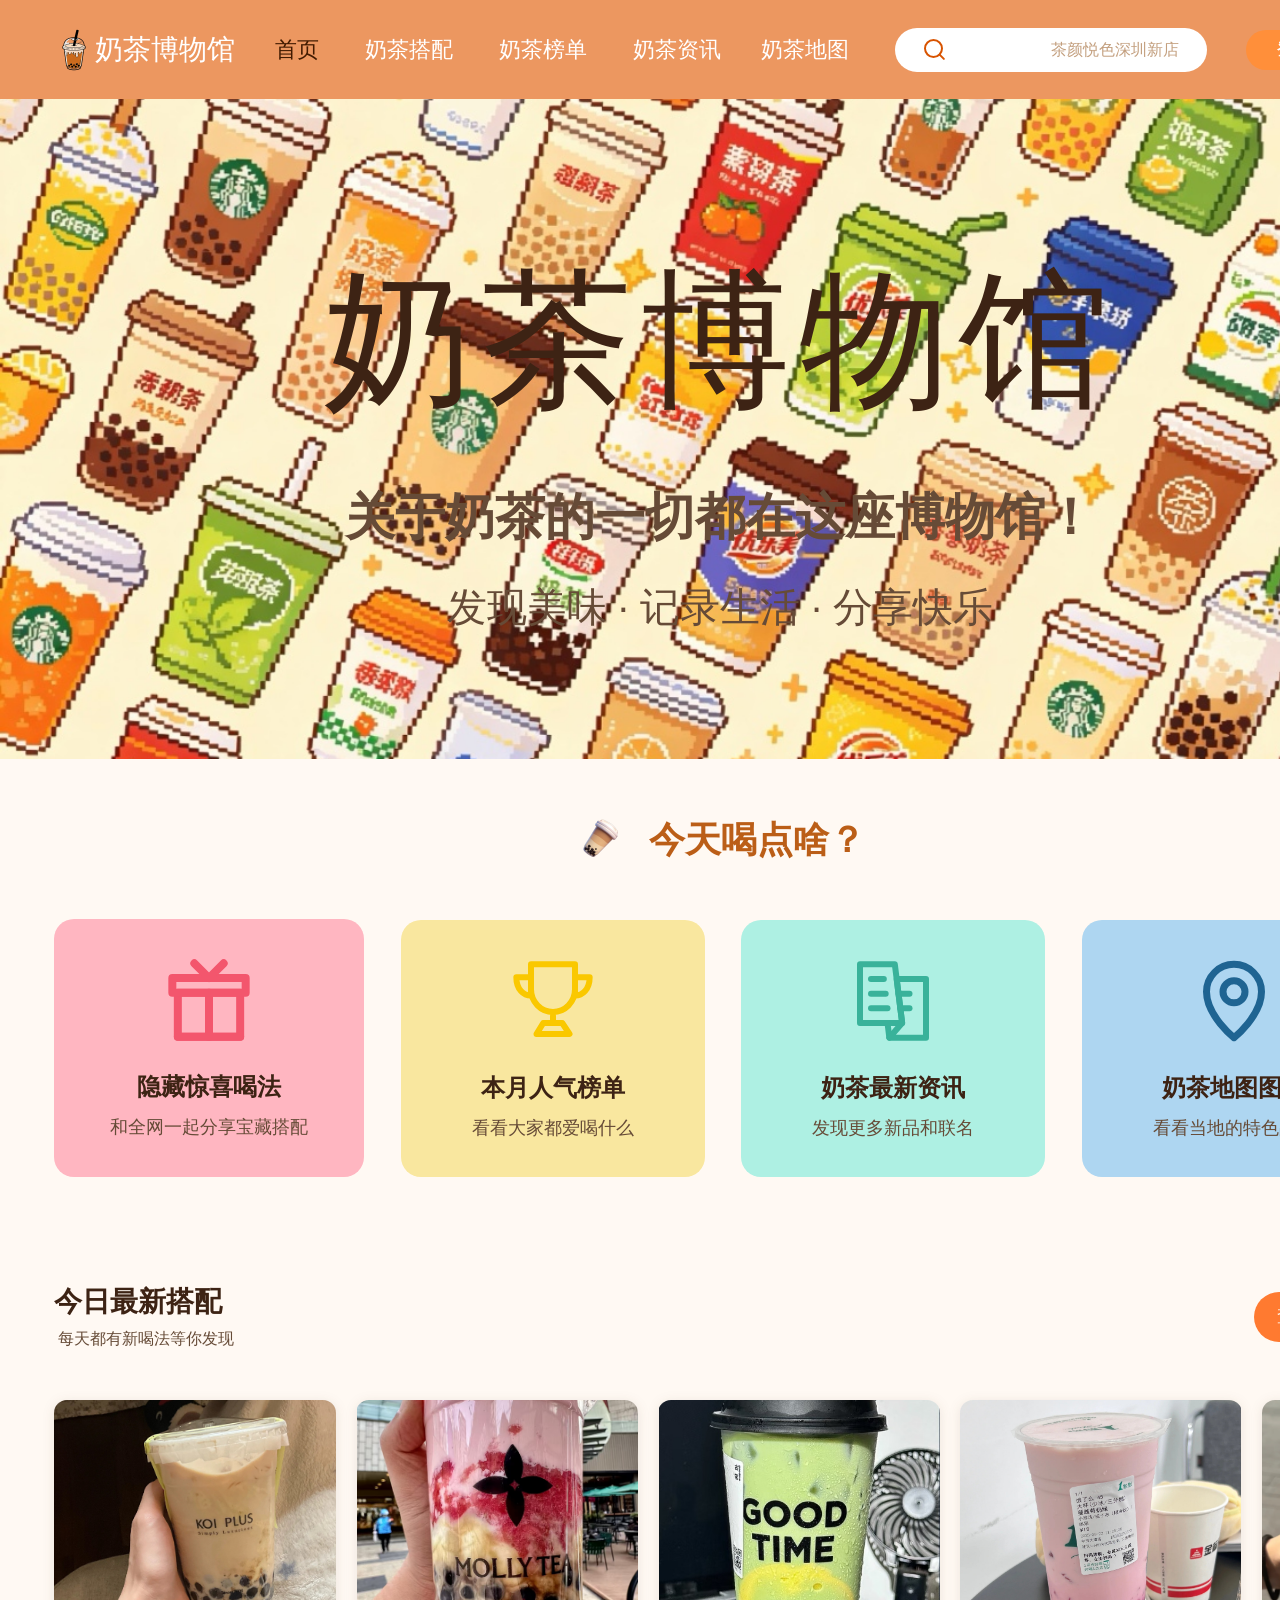
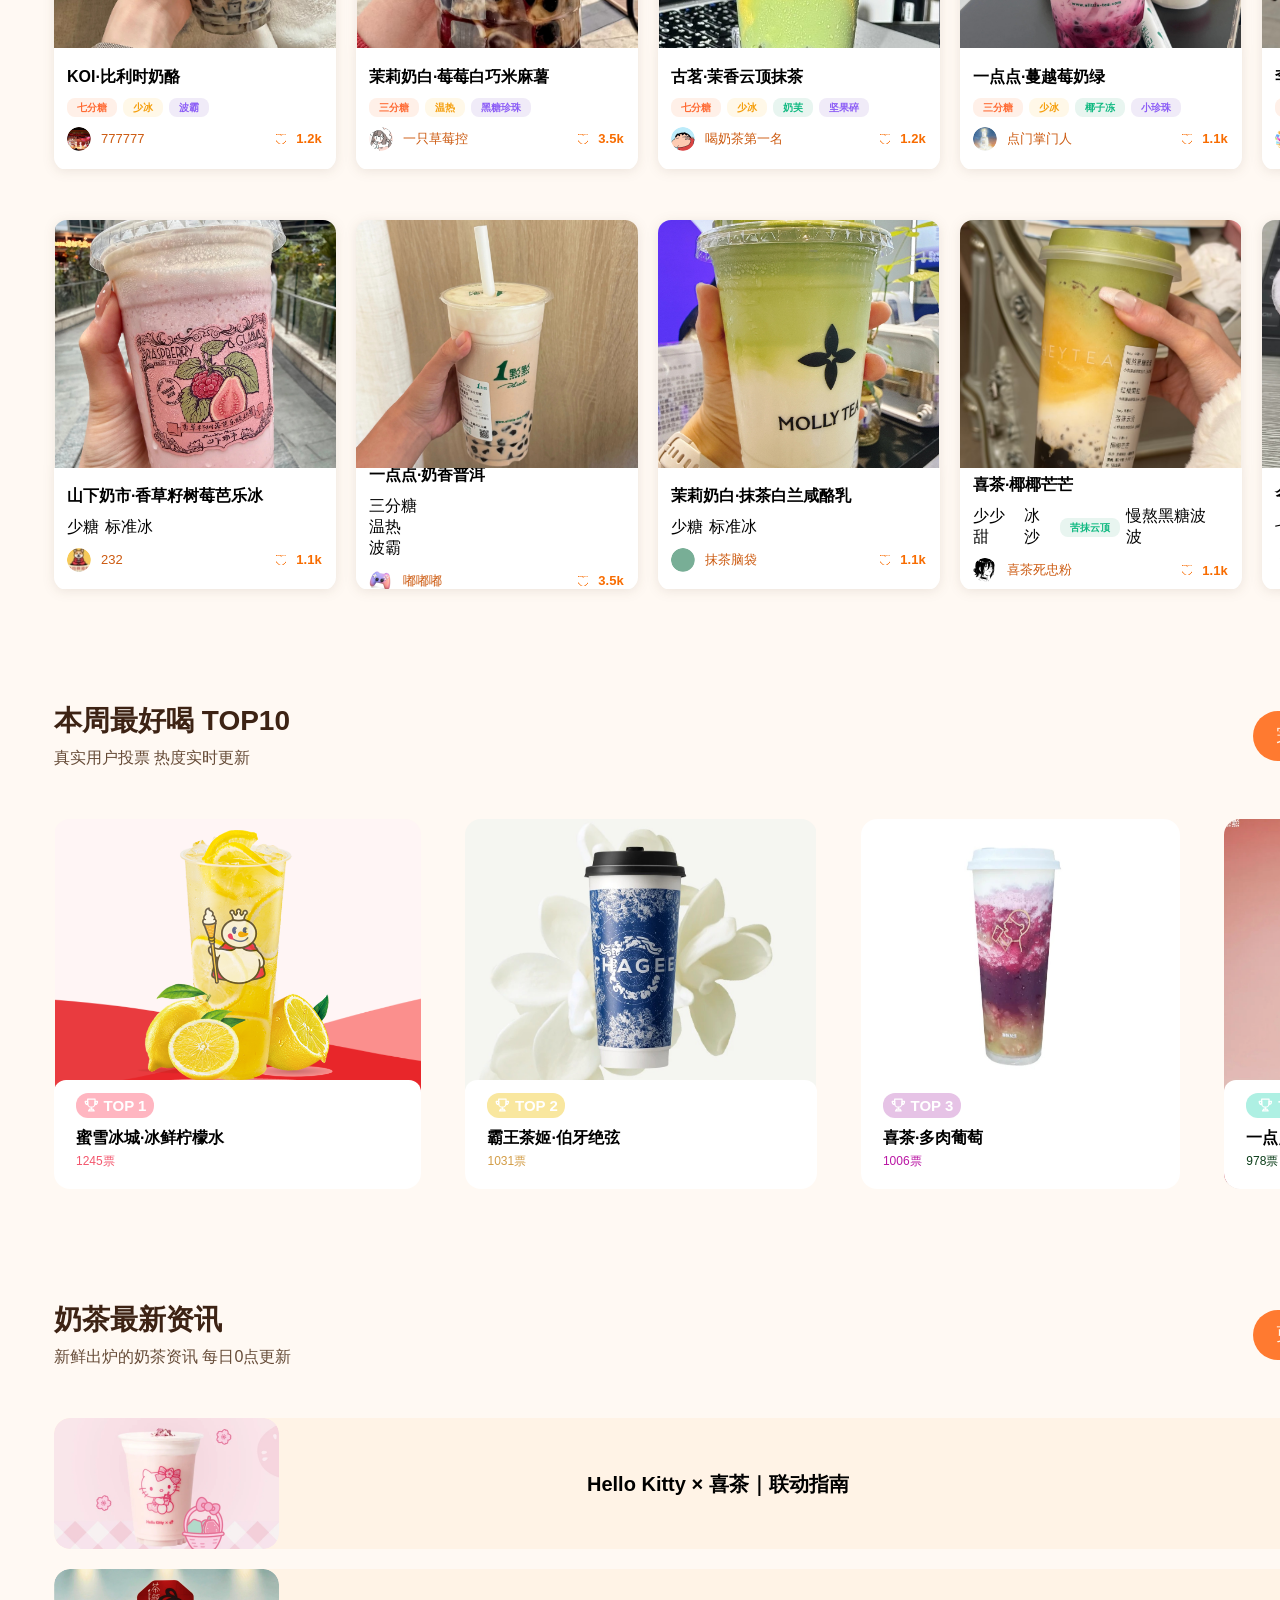
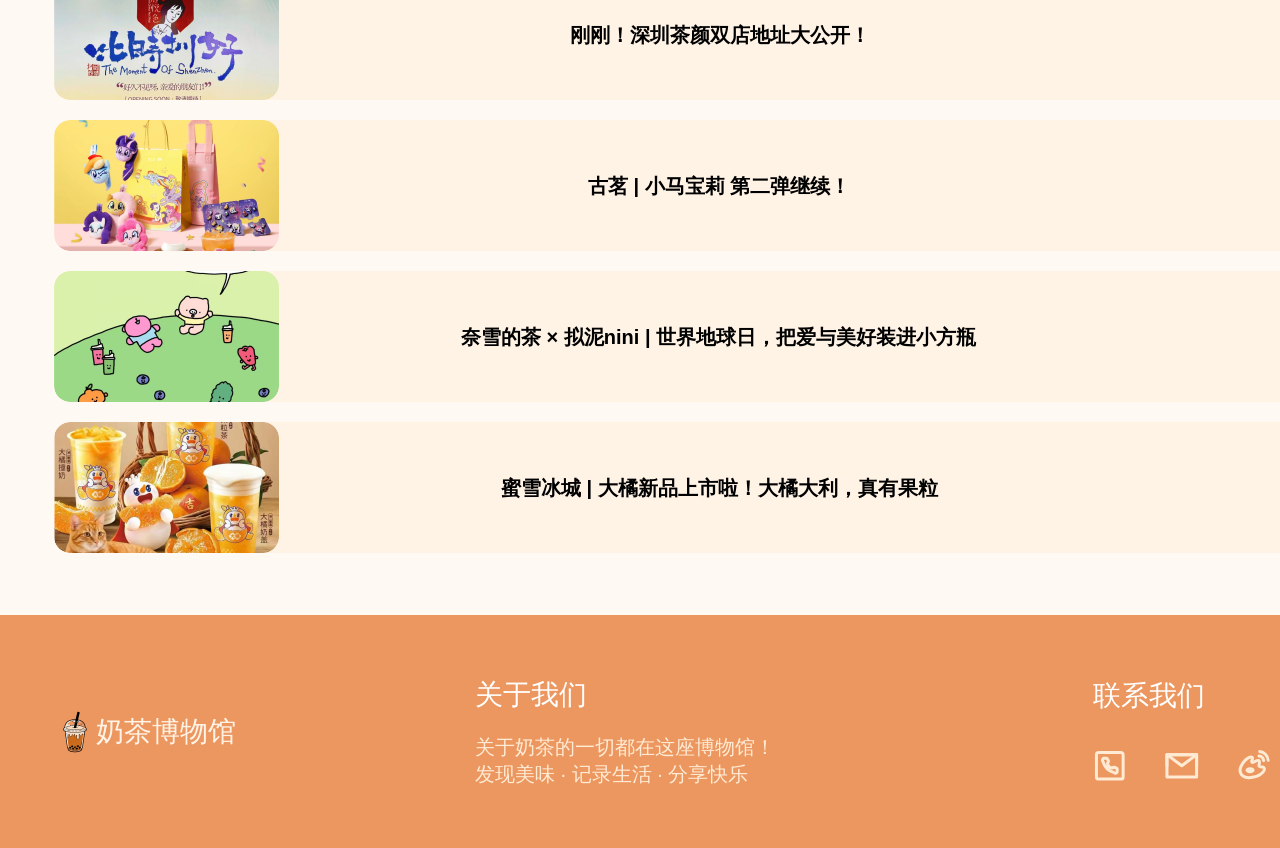
==== project/index.html @ bbdb4c74 "Initial commit" ====
<!doctype html>
<html lang="zh-CN">
  <head>
    <meta charset="UTF-8" />
    <meta name="viewport" content="width=device-width, initial-scale=1.0" />
    <title>奶茶博物馆 - 首页</title>
    <link rel="stylesheet" href="./static/css/common.css" />
    <link rel="stylesheet" href="./static/css/home.css" />
  </head>
  <body>
    <div class="frame18 page-root">
      <div class="frame9">
        <div class="frame1">
          <div class="frame3">
            <img
              src="./static/images/mou9e3rr-ir30nso.png"
              class="frame"
              alt="奶茶博物馆"
            />
            <p class="text">奶茶博物馆</p>
          </div>
          <div class="frame5">
            <a class="text2" href="./index.html">首页&nbsp;</a>
            <a class="text3" href="./pairing.html">奶茶搭配&nbsp;</a>
            <a class="text3" href="./ranking.html">奶茶榜单&nbsp;</a>
            <a class="text3" href="./news.html">奶茶资讯</a>
            <a class="text3" href="./map.html">奶茶地图&nbsp;</a>
          </div>
          <div class="frame4">
            <img
              src="./static/images/mou9e3r0-au2v2zb.svg"
              class="frame2"
              alt=""
            />
            <p class="text4">茶颜悦色深圳新店</p>
          </div>
          <div class="frame39">
            <p class="text5">登录 / 注册</p>
          </div>
        </div>
        <p class="text6">奶茶博物馆</p>
        <p class="text9">
          <span class="text7">
            关于奶茶的一切都在这座博物馆！
            <br />
          </span>
          <span class="text8">发现美味 · 记录生活 · 分享快乐</span>
        </p>
      </div>

      <div class="frame22">
        <div class="frame23">
          <img
            src="./static/images/mou9e3rs-g0ehoax.png"
            class="frame6"
            alt=""
          />
          <p class="text10">今天喝点啥？</p>
        </div>
        <div class="frame21">
          <a class="frame19" href="./pairing.html" style="text-decoration:none;">
            <img
              src="./static/images/mou9e3r0-ro0wm87.svg"
              class="frame7"
              alt=""
            />
            <div class="frame14">
              <p class="text11">隐藏惊喜喝法</p>
              <p class="text12">和全网一起分享宝藏搭配</p>
            </div>
          </a>
          <a class="frame192" href="./ranking.html" style="text-decoration:none;">
            <img
              src="./static/images/mou9e3r0-katkjew.svg"
              class="frame7"
              alt=""
            />
            <div class="frame142">
              <p class="text11">本月人气榜单</p>
              <p class="text13">看看大家都爱喝什么</p>
            </div>
          </a>
          <a class="frame193" href="./news.html" style="text-decoration:none;">
            <img
              src="./static/images/mou9e3r1-4eaf8d6.svg"
              class="frame7"
              alt=""
            />
            <div class="frame142">
              <p class="text11">奶茶最新资讯</p>
              <p class="text13">发现更多新品和联名</p>
            </div>
          </a>
          <a class="frame194" href="./map.html">
            <img
              src="./static/images/mou9e3r1-6fqzxvb.svg"
              class="frame7"
              alt=""
            />
            <div class="frame142">
              <p class="text11">奶茶地图图鉴</p>
              <p class="text13">看看当地的特色品牌</p>
            </div>
          </a>
        </div>
      </div>

      <div class="frame422">
        <div class="frame41">
          <div class="frame36">
            <p class="text14">今日最新搭配</p>
            <p class="text15">&nbsp;每天都有新喝法等你发现</p>
          </div>
          <a class="frame40" href="./pairing.html" style="text-decoration:none;">
            <p class="text16">查看全部</p>
            <img src="./static/images/mou9e3r1-7eg7drt.svg" class="frame8" alt="" />
          </a>
        </div>

        <div class="frame38">
          <div class="frame24">
            <div class="frame26">
              <div class="frame31">
                <p class="text17">KOI·比利时奶酪</p>
                <div class="frame302">
                  <div class="frame27"><p class="text18">七分糖</p></div>
                  <div class="frame30"><p class="text19">少冰</p></div>
                  <div class="frame28"><p class="text20">波霸</p></div>
                </div>
              </div>
              <div class="frame35">
                <div class="frame34">
                  <img
                    src="./static/images/mou9e3rs-j0if8y2.png"
                    class="frame32"
                    alt=""
                  />
                  <p class="text21">777777</p>
                </div>
                <div class="frame33">
                  <img
                    src="./static/images/mou9e3r1-gbikfig.svg"
                    class="frame10"
                    alt=""
                  />
                  <p class="a12K">1.2k</p>
                </div>
              </div>
            </div>
          </div>

          <div class="frame37">
            <div class="frame262">
              <div class="frame312">
                <p class="text17">茉莉奶白·莓莓白巧米麻薯</p>
                <div class="frame302">
                  <div class="frame27"><p class="text18">三分糖</p></div>
                  <div class="frame30"><p class="text19">温热</p></div>
                  <div class="frame28"><p class="text20">黑糖珍珠</p></div>
                </div>
              </div>
              <div class="frame35">
                <div class="frame34">
                  <img
                    src="./static/images/mou9e3rs-53yutl6.png"
                    class="frame32"
                    alt=""
                  />
                  <p class="text21">一只草莓控</p>
                </div>
                <div class="frame33">
                  <img
                    src="./static/images/mou9e3r1-gbikfig.svg"
                    class="frame10"
                    alt=""
                  />
                  <p class="a12K">3.5k</p>
                </div>
              </div>
            </div>
          </div>

          <div class="frame242">
            <div class="frame263">
              <div class="frame313">
                <p class="text17">古茗·茉香云顶抹茶</p>
                <div class="frame303">
                  <div class="frame27"><p class="text18">七分糖</p></div>
                  <div class="frame30"><p class="text19">少冰</p></div>
                  <div class="frame29"><p class="text22">奶芙</p></div>
                  <div class="frame28"><p class="text20">坚果碎</p></div>
                </div>
              </div>
              <div class="frame35">
                <div class="frame34">
                  <img
                    src="./static/images/mou9e3rs-j7ljwqj.png"
                    class="frame32"
                    alt=""
                  />
                  <p class="text21">喝奶茶第一名</p>
                </div>
                <div class="frame33">
                  <img
                    src="./static/images/mou9e3r1-gbikfig.svg"
                    class="frame10"
                    alt=""
                  />
                  <p class="a12K">1.2k</p>
                </div>
              </div>
            </div>
          </div>

          <div class="frame25">
            <div class="frame264">
              <div class="frame314">
                <p class="text17">一点点·蔓越莓奶绿</p>
                <div class="frame303">
                  <div class="frame27"><p class="text18">三分糖</p></div>
                  <div class="frame30"><p class="text19">少冰</p></div>
                  <div class="frame29"><p class="text22">椰子冻</p></div>
                  <div class="frame28"><p class="text20">小珍珠</p></div>
                </div>
              </div>
              <div class="frame35">
                <div class="frame34">
                  <img
                    src="./static/images/mou9e3rs-10gggo0.png"
                    class="frame32"
                    alt=""
                  />
                  <p class="text21">点门掌门人</p>
                </div>
                <div class="frame33">
                  <img
                    src="./static/images/mou9e3r1-gbikfig.svg"
                    class="frame10"
                    alt=""
                  />
                  <p class="a12K">1.1k</p>
                </div>
              </div>
            </div>
          </div>

          <div class="frame392">
            <div class="frame265">
              <div class="frame315">
                <p class="text17">李山山茶事·陌上青提</p>
                <div class="frame304">
                  <div class="frame27"><p class="text18">少糖</p></div>
                  <div class="frame30"><p class="text19">标准冰</p></div>
                </div>
              </div>
              <div class="frame35">
                <div class="frame34">
                  <img
                    src="./static/images/mou9e3rs-e55w3os.png"
                    class="frame32"
                    alt=""
                  />
                  <p class="text21">aurora</p>
                </div>
                <div class="frame33">
                  <img
                    src="./static/images/mou9e3r1-gbikfig.svg"
                    class="frame10"
                    alt=""
                  />
                  <p class="a12K">1.1k</p>
                </div>
              </div>
            </div>
          </div>
        </div>

        <div class="frame42">
          <div class="frame382">
            <div class="frame266">
              <div class="frame316">
                <p class="text17">山下奶市·香草籽树莓芭乐冰</p>
                <div class="frame304">
                  <div class="frame27"><p class="text18">少糖</p></div>
                  <div class="frame30"><p class="text19">标准冰</p></div>
                </div>
              </div>
              <div class="frame35">
                <div class="frame34">
                  <img
                    src="./static/images/mou9e3rs-vuv4kdr.png"
                    class="frame32"
                    alt=""
                  />
                  <p class="text21">232</p>
                </div>
                <div class="frame33">
                  <img
                    src="./static/images/mou9e3r1-j61w7o8.svg"
                    class="frame10"
                    alt=""
                  />
                  <p class="a12K">1.1k</p>
                </div>
              </div>
            </div>
          </div>

          <div class="frame372">
            <div class="frame26">
              <div class="frame31">
                <p class="text17">一点点·奶香普洱</p>
                <div class="frame302">
                  <div class="frame27"><p class="text18">三分糖</p></div>
                  <div class="frame30"><p class="text19">温热</p></div>
                  <div class="frame28"><p class="text20">波霸</p></div>
                </div>
              </div>
              <div class="frame35">
                <div class="frame34">
                  <img
                    src="./static/images/mou9e3rs-14oj6wk.png"
                    class="frame32"
                    alt=""
                  />
                  <p class="text21">嘟嘟嘟</p>
                </div>
                <div class="frame33">
                  <img
                    src="./static/images/mou9e3r1-j61w7o8.svg"
                    class="frame10"
                    alt=""
                  />
                  <p class="a12K">3.5k</p>
                </div>
              </div>
            </div>
          </div>

          <div class="frame383">
            <div class="frame267">
              <div class="frame317">
                <p class="text17">茉莉奶白·抹茶白兰咸酪乳</p>
                <div class="frame304">
                  <div class="frame27"><p class="text18">少糖</p></div>
                  <div class="frame30"><p class="text19">标准冰</p></div>
                </div>
              </div>
              <div class="frame35">
                <div class="frame34">
                  <img
                    src="./static/images/mou9e3rs-wnor2rv.png"
                    class="frame32"
                    alt=""
                  />
                  <p class="text21">抹茶脑袋</p>
                </div>
                <div class="frame33">
                  <img
                    src="./static/images/mou9e3r1-j61w7o8.svg"
                    class="frame10"
                    alt=""
                  />
                  <p class="a12K">1.1k</p>
                </div>
              </div>
            </div>
          </div>

          <div class="frame252">
            <div class="frame268">
              <div class="frame318">
                <p class="text17">喜茶·椰椰芒芒</p>
                <div class="frame303">
                  <div class="frame27"><p class="text18">少少甜</p></div>
                  <div class="frame30"><p class="text19">冰沙</p></div>
                  <div class="frame29"><p class="text22">苦抹云顶</p></div>
                  <div class="frame28"><p class="text20">慢熬黑糖波波</p></div>
                </div>
              </div>
              <div class="frame35">
                <div class="frame34">
                  <img
                    src="./static/images/mou9e3rs-8os0phf.png"
                    class="frame32"
                    alt=""
                  />
                  <p class="text21">喜茶死忠粉</p>
                </div>
                <div class="frame33">
                  <img
                    src="./static/images/mou9e3r1-j61w7o8.svg"
                    class="frame10"
                    alt=""
                  />
                  <p class="a12K">1.1k</p>
                </div>
              </div>
            </div>
          </div>

          <div class="frame393">
            <div class="frame263">
              <div class="frame313">
                <p class="text17">爷爷不泡茶·兰香青柠</p>
                <div class="frame303">
                  <div class="frame27"><p class="text18">七分糖</p></div>
                  <div class="frame30"><p class="text19">少冰</p></div>
                  <div class="frame29"><p class="text22">奶芙</p></div>
                  <div class="frame28"><p class="text20">坚果碎</p></div>
                </div>
              </div>
              <div class="frame35">
                <div class="frame34">
                  <img
                    src="./static/images/mou9e3rs-yxvwycn.png"
                    class="frame32"
                    alt=""
                  />
                  <p class="text21">奶茶大王</p>
                </div>
                <div class="frame33">
                  <img
                    src="./static/images/mou9e3r1-j61w7o8.svg"
                    class="frame10"
                    alt=""
                  />
                  <p class="a12K">1.2k</p>
                </div>
              </div>
            </div>
          </div>
        </div>
      </div>

      <div class="frame423">
        <div class="frame412">
          <div class="frame362">
            <p class="text23">本周最好喝 TOP10</p>
            <p class="text15">真实用户投票 热度实时更新</p>
          </div>
          <a class="frame40" href="./ranking.html" style="text-decoration:none;">
            <p class="text16">完整榜单</p>
            <img src="./static/images/mou9e3r1-7eg7drt.svg" class="frame8" alt="" />
          </a>
        </div>
        <div class="frame384">
          <div class="frame44">
            <div class="frame49">
              <div class="frame272">
                <img
                  src="./static/images/mou9e3r1-j2gttry.svg"
                  class="frame11"
                  alt=""
                />
                <p class="tOp1">TOP 1</p>
              </div>
              <div class="frame48">
                <p class="text24">蜜雪冰城·冰鲜柠檬水</p>
                <p class="text25">1245票</p>
              </div>
            </div>
          </div>

          <div class="frame45">
            <div class="frame492">
              <div class="frame273">
                <img
                  src="./static/images/mou9e3r1-azsvn2r.svg"
                  class="frame11"
                  alt=""
                />
                <p class="tOp1">TOP 2</p>
              </div>
              <div class="frame482">
                <p class="text24">霸王茶姬·伯牙绝弦</p>
                <p class="text26">1031票</p>
              </div>
            </div>
          </div>

          <div class="frame46">
            <div class="frame493">
              <div class="frame274">
                <img
                  src="./static/images/mou9e3r1-84nvycv.svg"
                  class="frame11"
                  alt=""
                />
                <p class="tOp1">TOP 3</p>
              </div>
              <div class="frame483">
                <p class="text24">喜茶·多肉葡萄</p>
                <p class="text27">1006票</p>
              </div>
            </div>
          </div>

          <div class="frame47">
            <div class="frame494">
              <div class="frame275">
                <img
                  src="./static/images/mou9e3r1-2zrfhy1.svg"
                  class="frame11"
                  alt=""
                />
                <p class="tOp1">TOP 4</p>
              </div>
              <div class="frame484">
                <p class="text24">一点点·山楂奶绿</p>
                <p class="text28">978票</p>
              </div>
            </div>
          </div>
        </div>
      </div>

      <div class="frame542">
        <div class="frame412">
          <div class="frame362">
            <p class="text23">奶茶最新资讯</p>
            <p class="text15">新鲜出炉的奶茶资讯 每日0点更新</p>
          </div>
          <a class="frame40" href="./news.html" style="text-decoration:none;">
            <p class="text16">更多资讯</p>
            <img src="./static/images/mou9e3r1-7eg7drt.svg" class="frame8" alt="" />
          </a>
        </div>

        <div class="frame532">
          <div class="frame50">
            <img
              src="./static/images/mou9e3rs-kcqn2ub.png"
              class="frame51"
              alt=""
            />
            <p class="text29">Hello Kitty × 喜茶｜联动指南</p>
            <img src="./static/images/mou9e3r1-zphrvsw.svg" class="frame12" alt="" />
          </div>

          <div class="frame512">
            <img
              src="./static/images/mou9e3rs-ebkd7zm.png"
              class="frame51"
              alt=""
            />
            <p class="text30">刚刚！深圳茶颜双店地址大公开！</p>
            <img src="./static/images/mou9e3r1-zphrvsw.svg" class="frame13" alt="" />
          </div>

          <div class="frame52">
            <img
              src="./static/images/mou9e3rs-cd2xo8x.png"
              class="frame51"
              alt=""
            />
            <p class="text31">古茗 | 小马宝莉 第二弹继续！</p>
            <img src="./static/images/mou9e3r1-zphrvsw.svg" class="frame12" alt="" />
          </div>

          <div class="frame53">
            <img
              src="./static/images/mou9e3rs-z16xou0.png"
              class="frame51"
              alt=""
            />
            <p class="text32">
              奈雪的茶 × 拟泥nini | 世界地球日，把爱与美好装进小方瓶
            </p>
            <img src="./static/images/mou9e3r1-zphrvsw.svg" class="frame15" alt="" />
          </div>

          <div class="frame54">
            <img
              src="./static/images/mou9e3rs-nuld6hs.png"
              class="frame51"
              alt=""
            />
            <p class="text33">
              蜜雪冰城 | 大橘新品上市啦！大橘大利，真有果粒
            </p>
            <img src="./static/images/mou9e3r1-zphrvsw.svg" class="frame16" alt="" />
          </div>
        </div>
      </div>

      <div class="frame442">
        <div class="frame310">
          <img
            src="./static/images/mou9e3rr-ir30nso.png"
            class="frame"
            alt="奶茶博物馆"
          />
          <p class="text34">奶茶博物馆</p>
        </div>
        <div class="frame57">
          <p class="text35">关于我们</p>
          <p class="text36">
            关于奶茶的一切都在这座博物馆！
            <br />
            发现美味 · 记录生活 · 分享快乐
          </p>
        </div>
        <div class="frame58">
          <p class="text35">联系我们</p>
          <div class="frame56">
            <img src="./static/images/mou9e3r1-2b4t9te.svg" class="frame17" alt="" />
            <img src="./static/images/mou9e3r1-4vmdcwg.svg" class="frame17" alt="" />
            <img src="./static/images/mou9e3r1-7z5ee9b.svg" class="frame17" alt="" />
            <img src="./static/images/mou9e3r1-d21x72i.svg" class="frame17" alt="" />
          </div>
        </div>
      </div>
    </div>
  </body>
</html>
---- project/static/css/common.css ----
* {
  box-sizing: border-box;
}

html,
body {
  height: 100%;
}

body {
  margin: 0;
  font-family: "PingFang SC", "Hiragino Sans GB", "Microsoft YaHei", SimHei, Arial,
    Helvetica, sans-serif;
  background: #ffffff;
}

img {
  display: block;
}

p {
  margin: 0;
}

a {
  color: inherit;
  text-decoration: none;
}

.page-root {
  margin: 0 auto;
}
---- project/static/css/home.css ----
.frame18 {
  display: flex;
  flex-direction: column;
  align-items: flex-start;
  background: #fff9f5;
  width: 1440px;
  height: 4048px;
  overflow: hidden;
}

.frame18.page-root {
  margin: 0 auto;
}

.frame18 .frame {
  flex-shrink: 0;
  width: 40px;
  height: 48px;
}

.frame18 .text15 {
  flex-shrink: 0;
  align-self: stretch;
  letter-spacing: 0;
  color: #664b37;
  font-family: "PingFang SC", "Hiragino Sans GB", "Microsoft YaHei", SimHei, Arial,
    Helvetica, sans-serif;
  font-size: 16px;
}

.frame18 .frame40 {
  display: flex;
  flex-shrink: 0;
  align-items: center;
  justify-content: center;
  column-gap: 4px;
  border-radius: 999px;
  background: #ff7a30;
  padding: 8px 8px 8px 16px;
  width: 133px;
  height: 50px;
  overflow: hidden;
}

.frame18 .frame40 .text16 {
  flex-shrink: 0;
  line-height: 25px;
  letter-spacing: 0;
  color: #fff3e6;
  font-family: "PingFang SC", "Hiragino Sans GB", "Microsoft YaHei", SimHei, Arial,
    Helvetica, sans-serif;
  font-size: 18px;
}

.frame18 .frame40 .frame8 {
  flex-shrink: 0;
  width: 20px;
  height: 20px;
}

.frame18 .frame412 {
  display: flex;
  flex-shrink: 0;
  align-items: center;
  align-self: stretch;
  justify-content: space-between;
}

.frame18 .frame412 .frame362 {
  display: inline-flex;
  flex-direction: column;
  flex-shrink: 0;
  align-items: flex-start;
  row-gap: 8px;
}

.frame18 .frame412 .frame362 .text23 {
  flex-shrink: 0;
  width: 301px;
  letter-spacing: 0;
  color: #3d2314;
  font-family: "Alimama FangYuanTi VF", "PingFang SC", "Hiragino Sans GB",
    "Microsoft YaHei", SimHei, Arial, Helvetica, sans-serif;
  font-size: 28px;
  font-weight: 600;
}

.frame18 .frame9 {
  display: flex;
  flex-direction: column;
  flex-shrink: 0;
  align-items: center;
  align-self: stretch;
  padding-bottom: 112px;
  overflow: hidden;
  background-image: url(../images/mou9e3rr-vome44b.png);
  background-position: center;
  background-size: cover;
  background-repeat: no-repeat;
}

.frame18 .frame9 .frame1 {
  display: flex;
  align-items: center;
  align-self: stretch;
  justify-content: space-between;
  background: #ec9760;
  padding: 15px 54px;
  min-width: 1440px;
  height: 99px;
  overflow: hidden;
}

.frame18 .frame9 .frame1 .frame3 {
  display: inline-flex;
  flex-shrink: 0;
  align-items: center;
  column-gap: 1px;
}

.frame18 .frame9 .frame1 .frame3 .text {
  flex-shrink: 0;
  line-height: 34px;
  letter-spacing: 0;
  color: #ffffff;
  font-family: "Alimama FangYuanTi VF", "PingFang SC", "Hiragino Sans GB",
    "Microsoft YaHei", SimHei, Arial, Helvetica, sans-serif;
  font-size: 28px;
}

.frame18 .frame9 .frame1 .frame5 {
  display: inline-flex;
  flex-shrink: 0;
  align-items: center;
  column-gap: 40px;
}

.frame18 .frame9 .frame1 .frame5 .text2 {
  flex-shrink: 0;
  line-height: 31px;
  letter-spacing: 0;
  color: #421b01;
  font-family: "PingFang SC", "Hiragino Sans GB", "Microsoft YaHei", SimHei, Arial,
    Helvetica, sans-serif;
  font-size: 22px;
}

.frame18 .frame9 .frame1 .frame5 .text3 {
  flex-shrink: 0;
  line-height: 31px;
  letter-spacing: 0;
  color: #ffffff;
  font-family: "PingFang SC", "Hiragino Sans GB", "Microsoft YaHei", SimHei, Arial,
    Helvetica, sans-serif;
  font-size: 22px;
}

.frame18 .frame9 .frame1 .frame4 {
  display: flex;
  flex-shrink: 0;
  align-items: center;
  justify-content: space-between;
  border-radius: 999px;
  background: #ffffff;
  padding: 10px 28px;
  width: 312px;
  min-width: 312px;
  overflow: hidden;
}

.frame18 .frame9 .frame1 .frame4 .frame2 {
  flex-shrink: 0;
  width: 24px;
  height: 24px;
}

.frame18 .frame9 .frame1 .frame4 .text4 {
  flex-shrink: 0;
  line-height: 22px;
  letter-spacing: 0;
  color: #c39f7e;
  font-family: "PingFang SC", "Hiragino Sans GB", "Microsoft YaHei", SimHei, Arial,
    Helvetica, sans-serif;
  font-size: 16px;
}

.frame18 .frame9 .frame1 .frame39 {
  display: flex;
  flex-shrink: 0;
  align-items: center;
  justify-content: center;
  column-gap: 24px;
  border-radius: 999px;
  background: #ff8f3a;
  padding-top: 9px;
  padding-bottom: 9px;
  width: 140px;
}

.frame18 .frame9 .frame1 .frame39 .text5 {
  flex-shrink: 0;
  line-height: 22px;
  letter-spacing: 0;
  color: #ffffff;
  font-family: "PingFang SC", "Hiragino Sans GB", "Microsoft YaHei", SimHei, Arial,
    Helvetica, sans-serif;
  font-size: 16px;
  font-weight: 600;
}

.frame18 .frame9 .text6 {
  margin: 133px 0 0;
  line-height: 217px;
  letter-spacing: 9px;
  color: #3d2314;
  font-family: "LogoSC Unbounded Sans", "PingFang SC", "Hiragino Sans GB",
    "Microsoft YaHei", SimHei, Arial, Helvetica, sans-serif;
  font-size: 150px;
}

.frame18 .frame9 .text9 {
  margin: 18px 0 0;
  width: 768px;
  text-align: center;
  line-height: 0;
  letter-spacing: 0;
  color: #664b37;
  font-size: 0;
}

.frame18 .frame9 .text9 .text7 {
  line-height: 100px;
  letter-spacing: 0;
  color: #664b37;
  font-family: "Alimama FangYuanTi VF", "PingFang SC", "Hiragino Sans GB",
    "Microsoft YaHei", SimHei, Arial, Helvetica, sans-serif;
  font-size: 50px;
  font-weight: 600;
}

.frame18 .frame9 .text9 .text8 {
  line-height: 80px;
  letter-spacing: 0;
  color: #664b37;
  font-family: "Alimama FangYuanTi VF", "PingFang SC", "Hiragino Sans GB",
    "Microsoft YaHei", SimHei, Arial, Helvetica, sans-serif;
  font-size: 40px;
  font-weight: 500;
}

.frame18 .frame22 {
  display: flex;
  flex-direction: column;
  flex-shrink: 0;
  align-items: flex-start;
  align-self: stretch;
  background: #fff9f3;
  padding: 50px 54px;
  row-gap: 50px;
}

.frame18 .frame22 .frame23 {
  display: flex;
  flex-shrink: 0;
  align-items: center;
  align-self: stretch;
  justify-content: center;
  column-gap: 30px;
  border-radius: 10px;
  height: 60px;
}

.frame18 .frame22 .frame23 .frame6 {
  flex-shrink: 0;
  width: 43px;
  height: 40px;
}

.frame18 .frame22 .frame23 .text10 {
  flex-shrink: 0;
  line-height: 43px;
  letter-spacing: 0;
  color: #bb5e17;
  font-family: "Alimama FangYuanTi VF", "PingFang SC", "Hiragino Sans GB",
    "Microsoft YaHei", SimHei, Arial, Helvetica, sans-serif;
  font-size: 36px;
  font-weight: 600;
}

.frame18 .frame22 .frame21 {
  display: flex;
  flex-shrink: 0;
  align-items: center;
  align-self: stretch;
  justify-content: space-between;
}

.frame18 .frame22 .frame21 .frame7 {
  flex-shrink: 0;
  width: 88px;
  height: 88px;
}

.frame18 .frame22 .frame21 .text11 {
  flex-shrink: 0;
  align-self: stretch;
  text-align: center;
  letter-spacing: 0;
  color: #3d2314;
  font-family: "Alimama FangYuanTi VF", "PingFang SC", "Hiragino Sans GB",
    "Microsoft YaHei", SimHei, Arial, Helvetica, sans-serif;
  font-size: 24px;
  font-weight: 600;
}

.frame18 .frame22 .frame21 .frame142 {
  display: flex;
  flex-direction: column;
  flex-shrink: 0;
  align-items: center;
  align-self: stretch;
  row-gap: 12px;
}

.frame18 .frame22 .frame21 .frame142 .text13 {
  flex-shrink: 0;
  align-self: stretch;
  text-align: center;
  letter-spacing: 0;
  color: #664b37;
  font-family: "PingFang SC", "Hiragino Sans GB", "Microsoft YaHei", SimHei, Arial,
    Helvetica, sans-serif;
  font-size: 18px;
  font-weight: 300;
}

.frame18 .frame22 .frame21 .frame19 {
  display: flex;
  flex-direction: column;
  flex-shrink: 0;
  align-items: center;
  border-radius: 20px;
  background: #ffb6c1;
  padding: 37px 66px;
  width: 310px;
  row-gap: 27px;
}

.frame18 .frame22 .frame21 .frame19 .frame14 {
  display: inline-flex;
  flex-direction: column;
  flex-shrink: 0;
  align-items: center;
  align-self: stretch;
  margin-right: -10px;
  margin-left: -10px;
  row-gap: 12px;
}

.frame18 .frame22 .frame21 .frame19 .frame14 .text12 {
  flex-shrink: 0;
  line-height: 25px;
  letter-spacing: 0;
  color: #664b37;
  font-family: "PingFang SC", "Hiragino Sans GB", "Microsoft YaHei", SimHei, Arial,
    Helvetica, sans-serif;
  font-size: 18px;
  font-weight: 300;
}

.frame18 .frame22 .frame21 .frame192 {
  display: flex;
  flex-direction: column;
  flex-shrink: 0;
  align-items: center;
  border-radius: 20px;
  background: #f9e79f;
  padding: 37px 71px;
  row-gap: 27px;
}

.frame18 .frame22 .frame21 .frame193 {
  display: flex;
  flex-direction: column;
  flex-shrink: 0;
  align-items: center;
  border-radius: 20px;
  background: #aef0e3;
  padding: 37px 71px;
  row-gap: 27px;
}

.frame18 .frame22 .frame21 .frame194 {
  display: flex;
  flex-direction: column;
  flex-shrink: 0;
  align-items: center;
  border-radius: 20px;
  background: #aed6f1;
  padding: 37px 71px;
  row-gap: 27px;
}

.frame18 .frame422 {
  display: flex;
  flex-direction: column;
  flex-shrink: 0;
  align-items: flex-start;
  align-self: stretch;
  justify-content: center;
  background: #fff9f3;
  padding: 56px 53px 56px 54px;
  row-gap: 50px;
}

.frame18 .frame422 .text17 {
  flex-shrink: 0;
  align-self: stretch;
  letter-spacing: 0;
  color: #000000;
  font-family: "PingFang SC", "Hiragino Sans GB", "Microsoft YaHei", SimHei, Arial,
    Helvetica, sans-serif;
  font-size: 16px;
  font-weight: 600;
}

.frame18 .frame422 .frame304 {
  display: flex;
  flex-shrink: 0;
  align-items: center;
  align-self: stretch;
  column-gap: 6px;
}

.frame18 .frame422 .frame35 {
  display: flex;
  flex-shrink: 0;
  align-items: center;
  align-self: stretch;
  justify-content: space-between;
  margin-right: -1px;
}

.frame18 .frame422 .frame35 .frame34 {
  display: inline-flex;
  flex-shrink: 0;
  align-items: center;
  column-gap: 10px;
}

.frame18 .frame422 .frame35 .frame34 .frame32 {
  flex-shrink: 0;
  border-radius: 791px;
  width: 24px;
  height: 24px;
  overflow: hidden;
}

.frame18 .frame422 .frame35 .frame34 .text21 {
  flex-shrink: 0;
  line-height: 18px;
  letter-spacing: 0;
  color: #cc5a10;
  font-family: "PingFang SC", "Hiragino Sans GB", "Microsoft YaHei", SimHei, Arial,
    Helvetica, sans-serif;
  font-size: 13px;
}

.frame18 .frame422 .frame35 .frame33 {
  display: flex;
  flex-shrink: 0;
  align-items: center;
  justify-content: center;
  column-gap: 10px;
  width: 50px;
}

.frame18 .frame422 .frame35 .frame33 .frame10 {
  flex-shrink: 0;
  width: 10px;
  height: 10px;
}

.frame18 .frame422 .frame35 .frame33 .a12K {
  flex-shrink: 0;
  line-height: 15px;
  letter-spacing: 0;
  color: #f86c00;
  font-family: "Alimama FangYuanTi VF", "PingFang SC", "Hiragino Sans GB",
    "Microsoft YaHei", SimHei, Arial, Helvetica, sans-serif;
  font-size: 13px;
  font-weight: 600;
}

.frame18 .frame422 .frame303 {
  display: flex;
  flex-shrink: 0;
  align-items: center;
  align-self: stretch;
  column-gap: 6px;
}

.frame18 .frame422 .frame303 .frame29 {
  display: inline-flex;
  flex-shrink: 0;
  align-items: center;
  justify-content: center;
  column-gap: 3px;
  border-radius: 8px;
  background: #e8f5f0;
  padding: 3px 10px;
  overflow: hidden;
}

.frame18 .frame422 .frame303 .frame29 .text22 {
  flex-shrink: 0;
  line-height: 13px;
  letter-spacing: 0;
  color: #10b981;
  font-family: "PingFang SC", "Hiragino Sans GB", "Microsoft YaHei", SimHei, Arial,
    Helvetica, sans-serif;
  font-size: 10px;
  font-weight: 600;
}

.frame18 .frame422 .frame263 {
  display: flex;
  flex-direction: column;
  flex-grow: 1;
  align-items: flex-start;
  justify-content: center;
  margin-right: -1px;
  margin-left: -1px;
  background: #ffffff;
  padding: 14px;
  height: 121px;
  overflow: hidden;
  row-gap: 10px;
}

.frame18 .frame422 .frame263 .frame313 {
  display: inline-flex;
  flex-direction: column;
  flex-shrink: 0;
  align-items: flex-start;
  align-self: stretch;
  margin-right: 61px;
  row-gap: 10px;
}

.frame18 .frame422 .frame26 {
  display: flex;
  flex-direction: column;
  flex-grow: 1;
  align-items: flex-start;
  justify-content: center;
  margin-right: -1px;
  margin-left: -1px;
  background: #ffffff;
  padding: 14px;
  height: 121px;
  overflow: hidden;
  row-gap: 10px;
}

.frame18 .frame422 .frame26 .frame31 {
  display: inline-flex;
  flex-direction: column;
  flex-shrink: 0;
  align-items: flex-start;
  align-self: stretch;
  margin-right: 116px;
  row-gap: 10px;
}

.frame18 .frame422 .frame41 {
  display: flex;
  flex-shrink: 0;
  align-items: center;
  align-self: stretch;
  justify-content: space-between;
}

.frame18 .frame422 .frame41 .frame36 {
  display: flex;
  flex-direction: column;
  flex-shrink: 0;
  align-items: flex-start;
  row-gap: 8px;
}

.frame18 .frame422 .frame41 .frame36 .text14 {
  flex-shrink: 0;
  align-self: stretch;
  letter-spacing: 0;
  color: #3d2314;
  font-family: "Alimama FangYuanTi VF", "PingFang SC", "Hiragino Sans GB",
    "Microsoft YaHei", SimHei, Arial, Helvetica, sans-serif;
  font-size: 28px;
  font-weight: 600;
}

.frame18 .frame422 .frame38 {
  display: flex;
  flex-shrink: 0;
  align-items: center;
  align-self: stretch;
  column-gap: 20px;
}

.frame18 .frame422 .frame38 .frame28 {
  display: inline-flex;
  flex-shrink: 0;
  align-items: center;
  justify-content: center;
  column-gap: 3px;
  border-radius: 8px;
  background: #f0ebf8;
  padding: 3px 10px;
  overflow: hidden;
}

.frame18 .frame422 .frame38 .frame28 .text20 {
  flex-shrink: 0;
  line-height: 13px;
  letter-spacing: 0;
  color: #8b5cf6;
  font-family: "PingFang SC", "Hiragino Sans GB", "Microsoft YaHei", SimHei, Arial,
    Helvetica, sans-serif;
  font-size: 10px;
  font-weight: 600;
}

.frame18 .frame422 .frame38 .frame30 {
  display: inline-flex;
  flex-shrink: 0;
  align-items: center;
  justify-content: center;
  column-gap: 3px;
  border-radius: 8px;
  background: #fff8e8;
  padding: 3px 10px;
  overflow: hidden;
}

.frame18 .frame422 .frame38 .frame30 .text19 {
  flex-shrink: 0;
  line-height: 13px;
  letter-spacing: 0;
  color: #f59e0b;
  font-family: "PingFang SC", "Hiragino Sans GB", "Microsoft YaHei", SimHei, Arial,
    Helvetica, sans-serif;
  font-size: 10px;
  font-weight: 600;
}

.frame18 .frame422 .frame38 .frame27 {
  display: inline-flex;
  flex-shrink: 0;
  align-items: center;
  justify-content: center;
  column-gap: 3px;
  border-radius: 8px;
  background: #fff0e8;
  padding: 3px 10px;
  overflow: hidden;
}

.frame18 .frame422 .frame38 .frame27 .text18 {
  flex-shrink: 0;
  line-height: 13px;
  letter-spacing: 0;
  color: #ff6b35;
  font-family: "PingFang SC", "Hiragino Sans GB", "Microsoft YaHei", SimHei, Arial,
    Helvetica, sans-serif;
  font-size: 10px;
  font-weight: 600;
}

.frame18 .frame422 .frame38 .frame302 {
  display: flex;
  flex-shrink: 0;
  align-items: center;
  align-self: stretch;
  column-gap: 6px;
}

.frame18 .frame422 .frame38 .frame24 {
  display: flex;
  flex-shrink: 0;
  align-items: flex-start;
  border-radius: 13px;
  padding-top: 248px;
  padding-bottom: 1px;
  width: 282px;
  overflow: hidden;
  background-image: url(../images/mou9e3rs-bs8rw0z.png);
  background-position: -126px -48px;
  background-size: 174.94% 100%;
  background-repeat: no-repeat;
  filter: drop-shadow(0px 2px 6px #442b151a);
}

.frame18 .frame422 .frame38 .frame37 {
  display: flex;
  flex-shrink: 0;
  align-items: flex-start;
  border-radius: 13px;
  padding-top: 248px;
  padding-bottom: 1px;
  width: 282px;
  overflow: hidden;
  background-image: url(../images/mou9e3rs-1xfqoav.png);
  background-position: 1px -85px;
  background-size: 101.59% 103.41%;
  background-repeat: no-repeat;
  filter: drop-shadow(0px 2px 6px #442b151a);
}

.frame18 .frame422 .frame38 .frame37 .frame262 {
  display: flex;
  flex-direction: column;
  flex-grow: 1;
  align-items: flex-start;
  justify-content: center;
  margin-right: -1px;
  margin-left: -1px;
  background: #ffffff;
  padding: 14px;
  height: 121px;
  overflow: hidden;
  row-gap: 10px;
}

.frame18 .frame422 .frame38 .frame37 .frame262 .frame312 {
  display: inline-flex;
  flex-direction: column;
  flex-shrink: 0;
  align-items: flex-start;
  align-self: stretch;
  margin-right: 71px;
  row-gap: 10px;
}

.frame18 .frame422 .frame38 .frame242 {
  display: flex;
  flex-shrink: 0;
  align-items: flex-start;
  border-radius: 13px;
  padding-top: 248px;
  padding-bottom: 1px;
  width: 282px;
  overflow: hidden;
  background-image: url(../images/mou9e3rs-uyum1y2.png);
  background-position: 1px -47px;
  background-size: 100% 99.43%;
  background-repeat: no-repeat;
  filter: drop-shadow(0px 2px 6px #442b151a);
}

.frame18 .frame422 .frame38 .frame25 {
  display: flex;
  flex-shrink: 0;
  align-items: flex-start;
  border-radius: 13px;
  padding-top: 248px;
  padding-bottom: 1px;
  width: 282px;
  overflow: hidden;
  background-image: url(../images/mou9e3rs-lr10ds5.png);
  background-position: -5px -42px;
  background-size: 101.59% 103.41%;
  background-repeat: no-repeat;
  filter: drop-shadow(0px 2px 6px #442b151a);
}

.frame18 .frame422 .frame38 .frame25 .frame264 {
  display: flex;
  flex-direction: column;
  flex-grow: 1;
  align-items: flex-start;
  justify-content: center;
  margin-right: -1px;
  margin-left: -1px;
  background: #ffffff;
  padding: 14px;
  height: 121px;
  overflow: hidden;
  row-gap: 10px;
}

.frame18 .frame422 .frame38 .frame25 .frame264 .frame314 {
  display: inline-flex;
  flex-direction: column;
  flex-shrink: 0;
  align-items: flex-start;
  align-self: stretch;
  margin-right: 52px;
  row-gap: 10px;
}

.frame18 .frame422 .frame38 .frame392 {
  display: flex;
  flex-shrink: 0;
  align-items: flex-start;
  border-radius: 13px;
  padding-top: 248px;
  padding-bottom: 1px;
  width: 282px;
  overflow: hidden;
  background-image: url(../images/mou9e3rs-ybuqao6.png);
  background-position: -34px -107px;
  background-size: 112.04% 113.96%;
  background-repeat: no-repeat;
  filter: drop-shadow(0px 2px 6px #442b151a);
}

.frame18 .frame422 .frame38 .frame392 .frame265 {
  display: flex;
  flex-direction: column;
  flex-grow: 1;
  align-items: flex-start;
  justify-content: center;
  margin-right: -1px;
  margin-left: -1px;
  background: #ffffff;
  padding: 14px;
  height: 121px;
  overflow: hidden;
  row-gap: 10px;
}

.frame18 .frame422 .frame38 .frame392 .frame265 .frame315 {
  display: inline-flex;
  flex-direction: column;
  flex-shrink: 0;
  align-items: flex-start;
  align-self: stretch;
  margin-right: 103px;
  row-gap: 10px;
}

.frame18 .frame422 .frame42 {
  display: flex;
  flex-shrink: 0;
  align-items: center;
  align-self: stretch;
  column-gap: 20px;
}

.frame18 .frame422 .frame42 .frame382 {
  display: flex;
  flex-shrink: 0;
  align-items: flex-start;
  border-radius: 13px;
  padding-top: 248px;
  padding-bottom: 1px;
  width: 282px;
  overflow: hidden;
  background-image: url(../images/mou9e3rs-whs7oyb.png);
  background-position: 1px -58px;
  background-size: 100% 101.62%;
  background-repeat: no-repeat;
  filter: drop-shadow(0px 2px 6px #442b151a);
}

.frame18 .frame422 .frame42 .frame382 .frame266 {
  display: flex;
  flex-direction: column;
  flex-grow: 1;
  align-items: flex-start;
  justify-content: center;
  margin-right: -1px;
  margin-left: -1px;
  background: #ffffff;
  padding: 14px;
  height: 121px;
  overflow: hidden;
  row-gap: 10px;
}

.frame18 .frame422 .frame42 .frame382 .frame266 .frame316 {
  display: inline-flex;
  flex-direction: column;
  flex-shrink: 0;
  align-items: flex-start;
  align-self: stretch;
  margin-right: 55px;
  row-gap: 10px;
}

.frame18 .frame422 .frame42 .frame372 {
  display: flex;
  flex-shrink: 0;
  align-items: flex-start;
  border-radius: 13px;
  padding-top: 248px;
  padding-bottom: 1px;
  width: 282px;
  overflow: hidden;
  background-image: url(../images/mou9e3rs-p1rrs9q.png);
  background-position: 0 -53px;
  background-size: 100% 101.62%;
  background-repeat: no-repeat;
  filter: drop-shadow(0px 2px 6px #442b151a);
}

.frame18 .frame422 .frame42 .frame383 {
  display: flex;
  flex-shrink: 0;
  align-items: flex-start;
  border-radius: 13px;
  padding-top: 248px;
  padding-bottom: 1px;
  width: 282px;
  overflow: hidden;
  background-image: url(../images/mou9e3rs-6uo8t4u.png);
  background-position: -1px -78px;
  background-size: 100.05% 101.76%;
  background-repeat: no-repeat;
  filter: drop-shadow(0px 2px 6px #442b151a);
}

.frame18 .frame422 .frame42 .frame383 .frame267 {
  display: flex;
  flex-direction: column;
  flex-grow: 1;
  align-items: flex-start;
  justify-content: center;
  margin-right: -1px;
  margin-left: -1px;
  background: #ffffff;
  padding: 14px;
  height: 121px;
  overflow: hidden;
  row-gap: 10px;
}

.frame18 .frame422 .frame42 .frame383 .frame267 .frame317 {
  display: inline-flex;
  flex-direction: column;
  flex-shrink: 0;
  align-items: flex-start;
  align-self: stretch;
  margin-right: 71px;
  row-gap: 10px;
}

.frame18 .frame422 .frame42 .frame252 {
  display: flex;
  flex-shrink: 0;
  align-items: flex-start;
  border-radius: 13px;
  padding-top: 248px;
  padding-bottom: 1px;
  width: 282px;
  overflow: hidden;
  background-image: url(../images/mou9e3rs-6yeb866.png);
  background-position: -5px -42px;
  background-size: 101.59% 103.41%;
  background-repeat: no-repeat;
  filter: drop-shadow(0px 2px 6px #442b151a);
}

.frame18 .frame422 .frame42 .frame252 .frame268 {
  display: flex;
  flex-direction: column;
  flex-grow: 1;
  align-items: flex-start;
  justify-content: center;
  margin-right: -1px;
  margin-left: -1px;
  background: #ffffff;
  padding: 14px;
  height: 121px;
  overflow: hidden;
  row-gap: 10px;
}

.frame18 .frame422 .frame42 .frame252 .frame268 .frame318 {
  display: inline-flex;
  flex-direction: column;
  flex-shrink: 0;
  align-items: flex-start;
  align-self: stretch;
  margin-right: 13px;
  row-gap: 10px;
}

.frame18 .frame422 .frame42 .frame393 {
  display: flex;
  flex-shrink: 0;
  align-items: flex-start;
  border-radius: 13px;
  padding-top: 248px;
  padding-bottom: 1px;
  width: 282px;
  overflow: hidden;
  background-image: url(../images/mou9e3rs-bv4265z.png);
  background-position: -1px -34px;
  background-size: 87% 88.41%;
  background-repeat: no-repeat;
  filter: drop-shadow(0px 2px 6px #442b151a);
}

.frame18 .frame423 {
  display: flex;
  flex-direction: column;
  flex-shrink: 0;
  align-items: center;
  align-self: stretch;
  background: #fff9f3;
  padding: 56px 54px;
  row-gap: 50px;
}

.frame18 .frame423 .frame384 {
  display: flex;
  flex-shrink: 0;
  align-items: center;
  align-self: stretch;
  column-gap: 44px;
}

.frame18 .frame423 .frame384 .text24 {
  flex-shrink: 0;
  align-self: stretch;
  letter-spacing: 0;
  color: #000000;
  font-family: "Advent Pro", "PingFang SC", "Hiragino Sans GB", "Microsoft YaHei",
    SimHei, Arial, Helvetica, sans-serif;
  font-size: 16px;
  font-weight: 600;
}

.frame18 .frame423 .frame384 .tOp1 {
  flex-shrink: 0;
  line-height: 18px;
  letter-spacing: 0;
  color: #ffffff;
  font-family: "Advent Pro", "PingFang SC", "Hiragino Sans GB", "Microsoft YaHei",
    SimHei, Arial, Helvetica, sans-serif;
  font-size: 15px;
  font-weight: 600;
}

.frame18 .frame423 .frame384 .frame11 {
  flex-shrink: 0;
  width: 15px;
  height: 15px;
}

.frame18 .frame423 .frame384 .frame44 {
  display: flex;
  flex-shrink: 0;
  align-items: flex-start;
  border-radius: 16px;
  padding-top: 261px;
  height: 370px;
  overflow: hidden;
  background-image: url(../images/mou9e3rs-n61eg0x.png);
  background-position: 1px -1px;
  background-size: 100% 75.31%;
  background-repeat: no-repeat;
}

.frame18 .frame423 .frame384 .frame44 .frame49 {
  display: flex;
  flex-direction: column;
  flex-grow: 1;
  align-items: flex-start;
  border-radius: 12px;
  background: #ffffff;
  padding: 13px 197px 0 22px;
  height: 111px;
  row-gap: 10px;
}

.frame18 .frame423 .frame384 .frame44 .frame49 .frame272 {
  display: flex;
  flex-shrink: 0;
  align-items: center;
  justify-content: center;
  column-gap: 5px;
  border-radius: 12px;
  background: #ffb6c1;
  padding: 5px 12px;
  width: 78px;
  height: 25px;
  overflow: hidden;
}

.frame18 .frame423 .frame384 .frame44 .frame49 .frame48 {
  display: flex;
  flex-direction: column;
  flex-shrink: 0;
  align-items: flex-start;
  align-self: stretch;
  row-gap: 4px;
}

.frame18 .frame423 .frame384 .frame44 .frame49 .frame48 .text25 {
  flex-shrink: 0;
  align-self: stretch;
  letter-spacing: 0;
  color: #f3566d;
  font-family: "PingFang SC", "Hiragino Sans GB", "Microsoft YaHei", SimHei, Arial,
    Helvetica, sans-serif;
  font-size: 12px;
  font-weight: 500;
}

.frame18 .frame423 .frame384 .frame45 {
  display: flex;
  flex-shrink: 0;
  align-items: flex-start;
  border-radius: 16px;
  padding-top: 261px;
  height: 370px;
  overflow: hidden;
  background-image: url(../images/mou9e3rs-p42xf65.png);
  background-position: -10px -101px;
  background-size: 102.69% 102.69%;
  background-repeat: no-repeat;
}

.frame18 .frame423 .frame384 .frame45 .frame492 {
  display: flex;
  flex-direction: column;
  flex-grow: 1;
  align-items: flex-start;
  border-radius: 12px;
  background: #ffffff;
  padding: 13px 197px 0 22px;
  height: 111px;
  row-gap: 10px;
}

.frame18 .frame423 .frame384 .frame45 .frame492 .frame273 {
  display: flex;
  flex-shrink: 0;
  align-items: center;
  justify-content: center;
  column-gap: 5px;
  border-radius: 12px;
  background: #f9e79f;
  padding: 5px 12px;
  width: 78px;
  height: 25px;
  overflow: hidden;
}

.frame18 .frame423 .frame384 .frame45 .frame492 .frame482 {
  display: flex;
  flex-direction: column;
  flex-shrink: 0;
  align-items: flex-start;
  align-self: stretch;
  row-gap: 4px;
}

.frame18 .frame423 .frame384 .frame45 .frame492 .frame482 .text26 {
  flex-shrink: 0;
  align-self: stretch;
  letter-spacing: 0;
  color: #d29c46;
  font-family: "PingFang SC", "Hiragino Sans GB", "Microsoft YaHei", SimHei, Arial,
    Helvetica, sans-serif;
  font-size: 12px;
  font-weight: 500;
}

.frame18 .frame423 .frame384 .frame46 {
  display: flex;
  flex-shrink: 0;
  align-items: flex-start;
  border-radius: 16px;
  padding-top: 261px;
  height: 370px;
  overflow: hidden;
  background-image: url(../images/mou9e3rs-xa13vps.png);
  background-position: -12px -59px;
  background-size: 106.49% 106.49%;
  background-repeat: no-repeat;
}

.frame18 .frame423 .frame384 .frame46 .frame493 {
  display: flex;
  flex-direction: column;
  flex-grow: 1;
  align-items: flex-start;
  border-radius: 12px;
  background: #ffffff;
  padding: 13px 197px 0 22px;
  height: 111px;
  row-gap: 10px;
}

.frame18 .frame423 .frame384 .frame46 .frame493 .frame274 {
  display: flex;
  flex-shrink: 0;
  align-items: center;
  justify-content: center;
  column-gap: 5px;
  border-radius: 12px;
  background: #e6c3e6;
  padding: 5px 12px;
  width: 78px;
  height: 25px;
  overflow: hidden;
}

.frame18 .frame423 .frame384 .frame46 .frame493 .frame483 {
  display: flex;
  flex-direction: column;
  flex-shrink: 0;
  align-items: flex-start;
  align-self: stretch;
  row-gap: 4px;
}

.frame18 .frame423 .frame384 .frame46 .frame493 .frame483 .text27 {
  flex-shrink: 0;
  align-self: stretch;
  letter-spacing: 0;
  color: #ba16a4;
  font-family: "PingFang SC", "Hiragino Sans GB", "Microsoft YaHei", SimHei, Arial,
    Helvetica, sans-serif;
  font-size: 12px;
  font-weight: 500;
}

.frame18 .frame423 .frame384 .frame47 {
  display: flex;
  flex-shrink: 0;
  align-items: flex-start;
  border-radius: 16px;
  padding-top: 261px;
  height: 370px;
  overflow: hidden;
  background-image: url(../images/mou9e3rs-n7zd7t8.png);
  background-position: -21px -23px;
  background-size: 79.46% 106.16%;
  background-repeat: no-repeat;
}

.frame18 .frame423 .frame384 .frame47 .frame494 {
  display: flex;
  flex-direction: column;
  flex-grow: 1;
  align-items: flex-start;
  border-radius: 12px;
  background: #ffffff;
  padding: 13px 197px 0 22px;
  height: 111px;
  row-gap: 10px;
}

.frame18 .frame423 .frame384 .frame47 .frame494 .frame275 {
  display: flex;
  flex-shrink: 0;
  align-items: center;
  column-gap: 5px;
  border-radius: 12px;
  background: #aef0e3;
  padding: 5px 12px;
  width: 78px;
  height: 25px;
  overflow: hidden;
}

.frame18 .frame423 .frame384 .frame47 .frame494 .frame484 {
  display: flex;
  flex-direction: column;
  flex-shrink: 0;
  align-items: flex-start;
  align-self: stretch;
  row-gap: 4px;
}

.frame18 .frame423 .frame384 .frame47 .frame494 .frame484 .text28 {
  flex-shrink: 0;
  align-self: stretch;
  letter-spacing: 0;
  color: #0c3e1a;
  font-family: "PingFang SC", "Hiragino Sans GB", "Microsoft YaHei", SimHei, Arial,
    Helvetica, sans-serif;
  font-size: 12px;
  font-weight: 500;
}

.frame18 .frame542 {
  display: flex;
  flex-direction: column;
  flex-shrink: 0;
  align-items: flex-start;
  align-self: stretch;
  background: #fff9f3;
  padding: 56px 54px;
  height: 970px;
  row-gap: 50px;
}

.frame18 .frame542 .frame532 {
  display: flex;
  flex-direction: column;
  flex-shrink: 0;
  align-items: center;
  align-self: stretch;
  justify-content: center;
  row-gap: 20px;
}

.frame18 .frame542 .frame532 .frame12 {
  margin-left: 460px;
  width: 32px;
  height: 32px;
}

.frame18 .frame542 .frame532 .frame51 {
  border-radius: 16px;
  width: 225px;
  height: 131px;
  overflow: hidden;
}

.frame18 .frame542 .frame532 .frame50 {
  display: flex;
  flex-shrink: 0;
  align-items: center;
  align-self: stretch;
  border-radius: 16px;
  background: #fff3e6;
  padding-right: 41px;
  overflow: hidden;
}

.frame18 .frame542 .frame532 .frame50 .text29 {
  margin: 0 0 0 308px;
  line-height: 28px;
  letter-spacing: 0;
  color: #000000;
  font-family: "PingFang SC", "Hiragino Sans GB", "Microsoft YaHei", SimHei, Arial,
    Helvetica, sans-serif;
  font-size: 20px;
  font-weight: 600;
}

.frame18 .frame542 .frame532 .frame512 {
  display: flex;
  flex-shrink: 0;
  align-items: center;
  align-self: stretch;
  border-radius: 16px;
  background: #fff3e6;
  padding-right: 41px;
  overflow: hidden;
}

.frame18 .frame542 .frame532 .frame512 .text30 {
  margin: 0 0 0 291px;
  line-height: 28px;
  letter-spacing: 0;
  color: #000000;
  font-family: "PingFang SC", "Hiragino Sans GB", "Microsoft YaHei", SimHei, Arial,
    Helvetica, sans-serif;
  font-size: 20px;
  font-weight: 600;
}

.frame18 .frame542 .frame532 .frame512 .frame13 {
  margin-left: 443px;
  width: 32px;
  height: 32px;
}

.frame18 .frame542 .frame532 .frame52 {
  display: flex;
  flex-shrink: 0;
  align-items: center;
  align-self: stretch;
  border-radius: 16px;
  background: #fff3e6;
  padding-right: 41px;
  overflow: hidden;
}

.frame18 .frame542 .frame532 .frame52 .text31 {
  margin: 0 0 0 309px;
  line-height: 28px;
  letter-spacing: 0;
  color: #000000;
  font-family: "PingFang SC", "Hiragino Sans GB", "Microsoft YaHei", SimHei, Arial,
    Helvetica, sans-serif;
  font-size: 20px;
  font-weight: 600;
}

.frame18 .frame542 .frame532 .frame53 {
  display: flex;
  flex-shrink: 0;
  align-items: center;
  align-self: stretch;
  border-radius: 16px;
  background: #fff3e6;
  padding-right: 41px;
  overflow: hidden;
}

.frame18 .frame542 .frame532 .frame53 .text32 {
  margin: 0 0 0 182px;
  line-height: 28px;
  letter-spacing: 0;
  color: #000000;
  font-family: "PingFang SC", "Hiragino Sans GB", "Microsoft YaHei", SimHei, Arial,
    Helvetica, sans-serif;
  font-size: 20px;
  font-weight: 600;
}

.frame18 .frame542 .frame532 .frame53 .frame15 {
  margin-left: 334px;
  width: 32px;
  height: 32px;
}

.frame18 .frame542 .frame532 .frame54 {
  display: flex;
  flex-shrink: 0;
  align-items: center;
  align-self: stretch;
  border-radius: 16px;
  background: #fff3e6;
  padding-right: 41px;
  overflow: hidden;
}

.frame18 .frame542 .frame532 .frame54 .text33 {
  margin: 0 0 0 222px;
  line-height: 28px;
  letter-spacing: 0;
  color: #000000;
  font-family: "PingFang SC", "Hiragino Sans GB", "Microsoft YaHei", SimHei, Arial,
    Helvetica, sans-serif;
  font-size: 20px;
  font-weight: 600;
}

.frame18 .frame542 .frame532 .frame54 .frame16 {
  margin-left: 374px;
  width: 32px;
  height: 32px;
}

.frame18 .frame442 {
  display: flex;
  flex-grow: 1;
  align-items: center;
  align-self: stretch;
  column-gap: 239px;
  background: #ec9760;
  padding: 24px 55px;
  overflow: hidden;
}

.frame18 .frame442 .text35 {
  flex-shrink: 0;
  align-self: stretch;
  letter-spacing: 0;
  color: #ffffff;
  font-family: "Alimama FangYuanTi VF", "PingFang SC", "Hiragino Sans GB",
    "Microsoft YaHei", SimHei, Arial, Helvetica, sans-serif;
  font-size: 28px;
  font-weight: 500;
}

.frame18 .frame442 .frame310 {
  display: inline-flex;
  flex-shrink: 0;
  align-items: center;
  column-gap: 1px;
}

.frame18 .frame442 .frame310 .text34 {
  flex-shrink: 0;
  line-height: 34px;
  letter-spacing: 0;
  color: #fff3e6;
  font-family: "Alimama FangYuanTi VF", "PingFang SC", "Hiragino Sans GB",
    "Microsoft YaHei", SimHei, Arial, Helvetica, sans-serif;
  font-size: 28px;
}

.frame18 .frame442 .frame57 {
  display: flex;
  flex-direction: column;
  flex-shrink: 0;
  align-items: flex-start;
  row-gap: 20px;
}

.frame18 .frame442 .frame57 .text36 {
  flex-shrink: 0;
  width: 379px;
  letter-spacing: 0;
  color: #ffead3;
  font-family: "PingFang SC", "Hiragino Sans GB", "Microsoft YaHei", SimHei, Arial,
    Helvetica, sans-serif;
  font-size: 20px;
  font-weight: 500;
}

.frame18 .frame442 .frame58 {
  display: flex;
  flex-direction: column;
  flex-shrink: 0;
  align-items: center;
  justify-content: center;
  height: 110px;
  row-gap: 30px;
}

.frame18 .frame442 .frame58 .frame56 {
  display: flex;
  flex-grow: 1;
  align-items: center;
  align-self: stretch;
  justify-content: center;
  column-gap: 36px;
  margin-right: -1px;
  margin-left: -1px;
}

.frame18 .frame442 .frame58 .frame56 .frame17 {
  flex-shrink: 0;
  width: 36px;
  height: 36px;
}
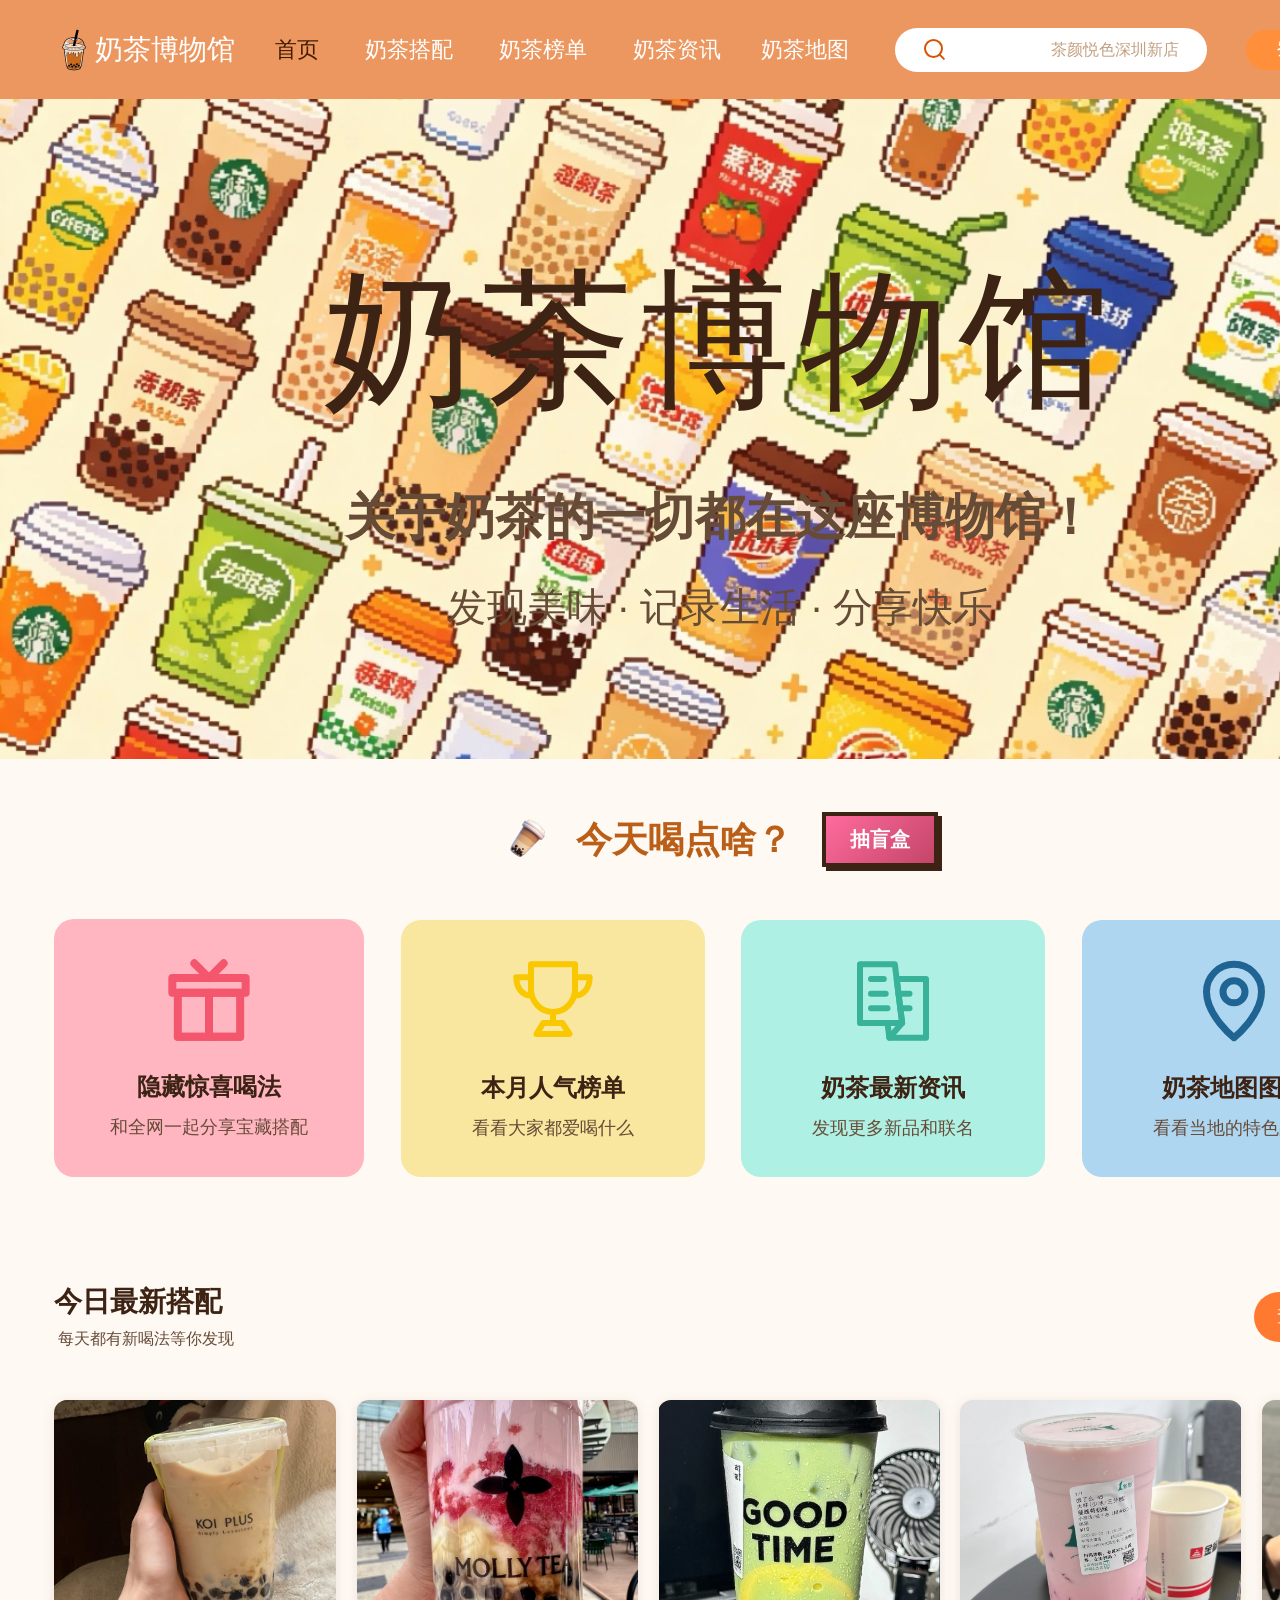
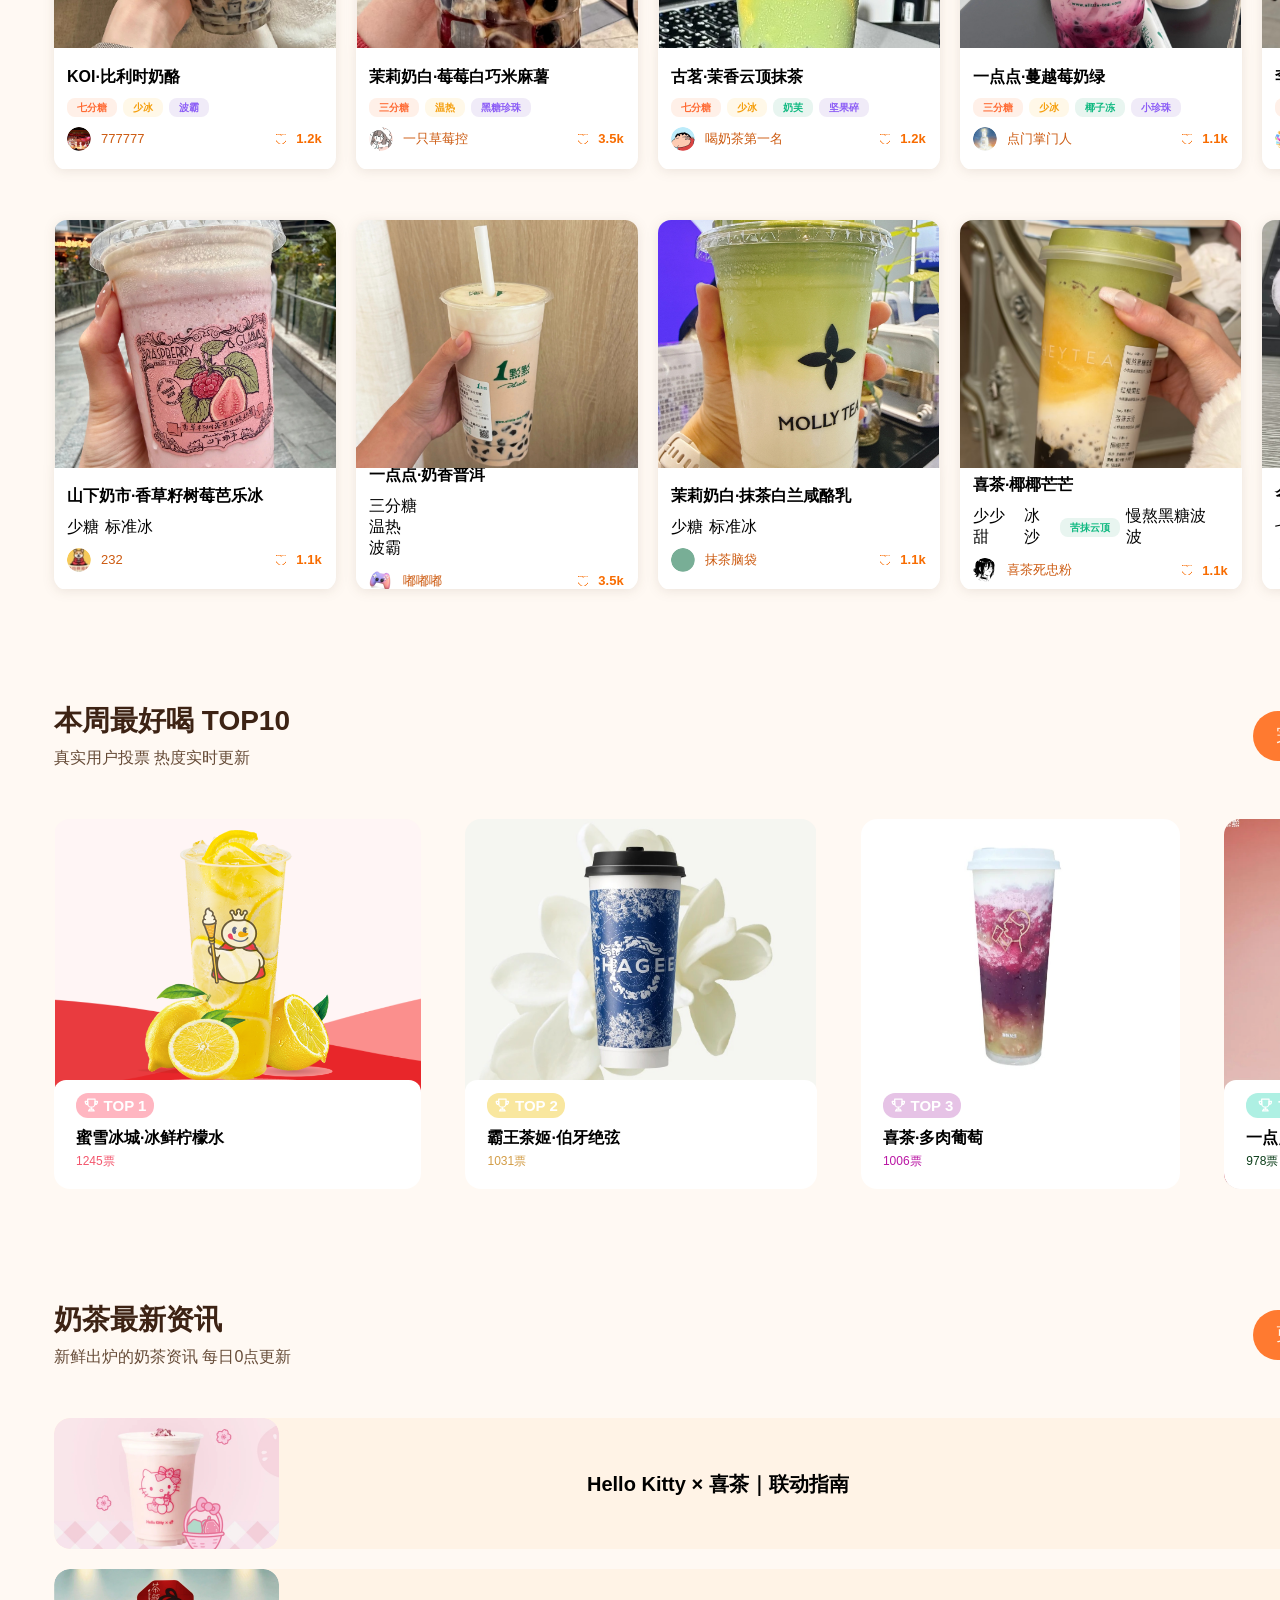
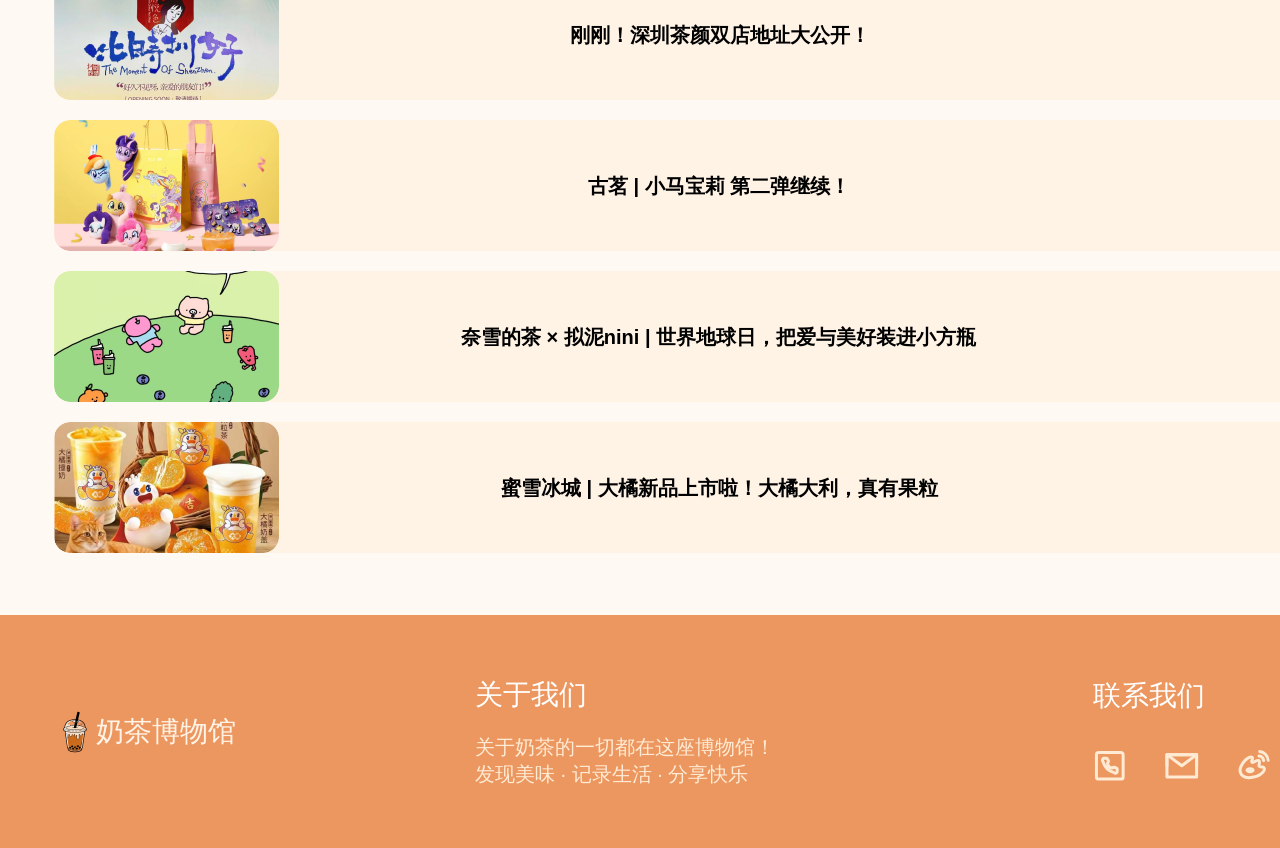
==== commit 643622d9: "feat: 首页添加像素风奶茶盲盒功能" ====
--- a/project/index.html
+++ b/project/index.html
@@ -56,6 +56,7 @@
             alt=""
           />
           <p class="text10">今天喝点啥？</p>
+          <button class="pixel-btn gacha-btn" id="openGacha">抽盲盒</button>
         </div>
         <div class="frame21">
           <a class="frame19" href="./pairing.html" style="text-decoration:none;">
@@ -612,5 +613,116 @@
         </div>
       </div>
     </div>
+
+    <!-- 盲盒弹窗 -->
+    <div class="gacha-overlay" id="gachaOverlay">
+      <div class="gacha-modal">
+        <div class="gacha-header">
+          <span class="gacha-title">今日奶茶盲盒</span>
+          <button class="gacha-close" id="closeGacha">X</button>
+        </div>
+        <div class="gacha-content">
+          <div class="gacha-box" id="gachaBox">
+            <div class="gacha-box-inner">
+              <div class="gacha-question">?</div>
+            </div>
+          </div>
+          <button class="pixel-btn draw-btn" id="drawBtn">开始抽取</button>
+          <div class="result-card" id="resultCard" style="display:none;">
+            <div class="result-header">今日你的奶茶是</div>
+            <div class="result-name" id="resultName"></div>
+            <div class="result-details" id="resultDetails"></div>
+            <div class="result-tags" id="resultTags"></div>
+            <div class="result-comment" id="resultComment"></div>
+          </div>
+        </div>
+      </div>
+    </div>
+
+    <script>
+      const gachaData = {
+        names: [
+          "芋泥波波奶茶", "杨枝甘露", "珍珠奶盖绿茶", "茉莉奶绿", "血糯米奶茶",
+          "芝芝莓莓", "椰椰拿铁", "抹茶红豆冰", "桂花乌龙鲜奶", "焦糖布丁奶茶",
+          "燕麦芋泥", "柠檬绿茶", "芒果西米露", "红豆薏米奶茶", "茉莉花茶冻",
+          "榛果拿铁", "杨梅气泡饮", "葡萄柚绿", "黑糖脏脏", "杏仁豆腐奶茶"
+        ],
+        sugar: ["零糖", "三分糖", "五分糖", "七分糖", "少糖", "正常糖"],
+        ice: ["去冰", "少冰", "标准冰", "常温", "热饮", "温热"],
+        toppings: [
+          "波霸", "珍珠", "椰果", "芋圆", "布丁", "奶盖", "奶芙", "西米露",
+          "红豆", "燕麦", "奥利奥", "坚果碎", "椰丝", "芝士", "冻冻"
+        ],
+        comments: [
+          "今日最佳选择！", "这杯真的绝了！", "宝藏喝法快收藏！",
+          "喝完心情美美哒~", "隔壁小孩都馋哭了！", "店员看了都说懂行！",
+          "明天还要来一杯！", "绝绝子！YYDS！", "这波赢麻了！"
+        ]
+      };
+
+      const overlay = document.getElementById('gachaOverlay');
+      const openBtn = document.getElementById('openGacha');
+      const closeBtn = document.getElementById('closeGacha');
+      const drawBtn = document.getElementById('drawBtn');
+      const gachaBox = document.getElementById('gachaBox');
+      const resultCard = document.getElementById('resultCard');
+
+      function random(arr) {
+        return arr[Math.floor(Math.random() * arr.length)];
+      }
+
+      function generateResult() {
+        const name = random(gachaData.names);
+        const sugar = random(gachaData.sugar);
+        const ice = random(gachaData.ice);
+        const topping1 = random(gachaData.toppings);
+        let toppings = [topping1];
+        if (Math.random() > 0.5) {
+          toppings.push(random(gachaData.toppings.filter(t => t !== topping1)));
+        }
+        const comment = random(gachaData.comments);
+
+        return { name, sugar, ice, toppings, comment };
+      }
+
+      function renderResult(result) {
+        document.getElementById('resultName').textContent = result.name;
+        document.getElementById('resultDetails').innerHTML =
+          '<span class="tag">' + result.sugar + '</span>' +
+          '<span class="tag">' + result.ice + '</span>' +
+          '<span class="tag">' + result.toppings.join('+') + '</span>';
+        document.getElementById('resultComment').textContent = result.comment;
+      }
+
+      function openModal() {
+        overlay.classList.add('active');
+        gachaBox.style.display = 'block';
+        resultCard.style.display = 'none';
+        drawBtn.style.display = 'inline-block';
+      }
+
+      function closeModal() {
+        overlay.classList.remove('active');
+      }
+
+      function draw() {
+        gachaBox.classList.add('spinning');
+        drawBtn.style.display = 'none';
+
+        setTimeout(() => {
+          gachaBox.classList.remove('spinning');
+          gachaBox.style.display = 'none';
+          resultCard.style.display = 'block';
+          renderResult(generateResult());
+        }, 1500);
+      }
+
+      openBtn.addEventListener('click', openModal);
+      closeBtn.addEventListener('click', closeModal);
+      overlay.addEventListener('click', (e) => {
+        if (e.target === overlay) closeModal();
+      });
+      drawBtn.addEventListener('click', draw);
+    </script>
   </body>
 </html>
--- a/project/static/css/home.css
+++ b/project/static/css/home.css
@@ -1536,3 +1536,223 @@
   width: 36px;
   height: 36px;
 }
+
+/* 像素风盲盒按钮 */
+.pixel-btn {
+  background: #ff7a30;
+  color: #fff;
+  border: 4px solid #3d2314;
+  padding: 8px 16px;
+  font-size: 18px;
+  font-family: "PingFang SC", "Microsoft YaHei", sans-serif;
+  font-weight: 600;
+  cursor: pointer;
+  image-rendering: pixelated;
+  box-shadow: 4px 4px 0 #3d2314;
+  transition: transform 0.1s, box-shadow 0.1s;
+}
+
+.pixel-btn:hover {
+  transform: translate(-2px, -2px);
+  box-shadow: 6px 6px 0 #3d2314;
+}
+
+.pixel-btn:active {
+  transform: translate(2px, 2px);
+  box-shadow: 2px 2px 0 #3d2314;
+}
+
+.gacha-btn {
+  background: linear-gradient(135deg, #ff6b9d 0%, #c44569 100%);
+  font-size: 20px;
+  padding: 10px 24px;
+}
+
+/* 盲盒弹窗 */
+.gacha-overlay {
+  position: fixed;
+  top: 0;
+  left: 0;
+  width: 100%;
+  height: 100%;
+  background: rgba(0, 0, 0, 0.8);
+  display: none;
+  justify-content: center;
+  align-items: center;
+  z-index: 9999;
+}
+
+.gacha-overlay.active {
+  display: flex;
+}
+
+.gacha-modal {
+  background: #1a1a2e;
+  border: 6px solid #00ff88;
+  width: 420px;
+  max-width: 90vw;
+  box-shadow: 0 0 30px #00ff88, inset 0 0 20px rgba(0, 255, 136, 0.1);
+  animation: modalIn 0.3s ease;
+}
+
+@keyframes modalIn {
+  from { transform: scale(0.8); opacity: 0; }
+  to { transform: scale(1); opacity: 1; }
+}
+
+.gacha-header {
+  display: flex;
+  justify-content: space-between;
+  align-items: center;
+  padding: 16px 20px;
+  background: #16213e;
+  border-bottom: 4px solid #00ff88;
+}
+
+.gacha-title {
+  color: #00ff88;
+  font-size: 24px;
+  font-weight: 700;
+  font-family: "Microsoft YaHei", sans-serif;
+  text-shadow: 0 0 10px #00ff88;
+}
+
+.gacha-close {
+  background: #e94560;
+  color: #fff;
+  border: 3px solid #fff;
+  width: 36px;
+  height: 36px;
+  font-size: 18px;
+  font-weight: 700;
+  cursor: pointer;
+  box-shadow: 3px 3px 0 #fff;
+}
+
+.gacha-close:hover {
+  background: #ff6b6b;
+}
+
+.gacha-content {
+  padding: 30px 20px;
+  display: flex;
+  flex-direction: column;
+  align-items: center;
+  gap: 24px;
+}
+
+.gacha-box {
+  width: 160px;
+  height: 160px;
+  background: linear-gradient(145deg, #e94560, #0f3460);
+  border: 6px solid #00ff88;
+  display: flex;
+  justify-content: center;
+  align-items: center;
+  box-shadow: 0 0 20px rgba(0, 255, 136, 0.5);
+}
+
+.gacha-box-inner {
+  width: 100px;
+  height: 100px;
+  background: #16213e;
+  border: 4px solid #e94560;
+  display: flex;
+  justify-content: center;
+  align-items: center;
+}
+
+.gacha-question {
+  font-size: 64px;
+  color: #ffd700;
+  text-shadow: 0 0 15px #ffd700;
+  animation: pulse 1s infinite;
+}
+
+@keyframes pulse {
+  0%, 100% { transform: scale(1); }
+  50% { transform: scale(1.1); }
+}
+
+.gacha-box.spinning .gacha-box-inner {
+  animation: spin 0.2s linear infinite;
+}
+
+@keyframes spin {
+  0% { transform: rotate(0deg); }
+  100% { transform: rotate(360deg); }
+}
+
+.draw-btn {
+  background: linear-gradient(135deg, #00ff88 0%, #00b894 100%);
+  border-color: #16213e;
+  color: #16213e;
+  font-size: 22px;
+  padding: 14px 40px;
+  box-shadow: 4px 4px 0 #16213e;
+}
+
+.draw-btn:hover {
+  box-shadow: 6px 6px 0 #16213e;
+}
+
+/* 结果卡片 */
+.result-card {
+  background: #16213e;
+  border: 4px solid #ffd700;
+  padding: 24px;
+  width: 100%;
+  text-align: center;
+  animation: cardIn 0.5s ease;
+}
+
+@keyframes cardIn {
+  from { transform: translateY(20px); opacity: 0; }
+  to { transform: translateY(0); opacity: 1; }
+}
+
+.result-header {
+  color: #00ff88;
+  font-size: 16px;
+  margin-bottom: 12px;
+}
+
+.result-name {
+  color: #ffd700;
+  font-size: 28px;
+  font-weight: 700;
+  margin-bottom: 16px;
+  text-shadow: 0 0 10px rgba(255, 215, 0, 0.5);
+}
+
+.result-details {
+  display: flex;
+  flex-wrap: wrap;
+  justify-content: center;
+  gap: 8px;
+  margin-bottom: 16px;
+}
+
+.result-details .tag {
+  background: #e94560;
+  color: #fff;
+  padding: 6px 12px;
+  font-size: 14px;
+  border: 2px solid #fff;
+}
+
+.result-tags {
+  display: flex;
+  flex-wrap: wrap;
+  justify-content: center;
+  gap: 8px;
+  margin-bottom: 16px;
+}
+
+.result-comment {
+  color: #00ff88;
+  font-size: 18px;
+  font-weight: 600;
+  text-shadow: 0 0 8px #00ff88;
+}
+
